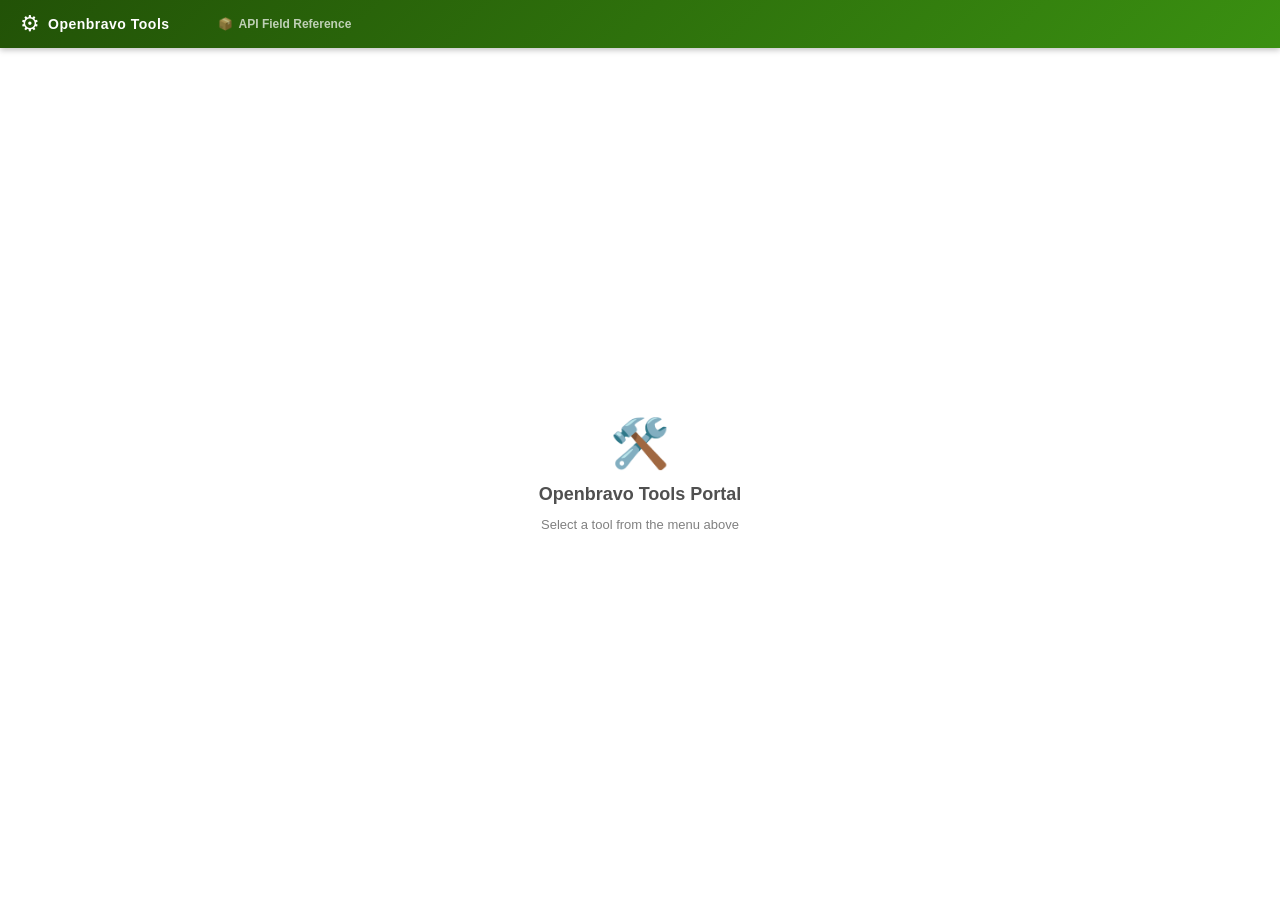
==== portal/index.html @ 2e319997 "Portal + API Field Reference" ====
<!DOCTYPE html>
<html lang="en">
<head>
  <meta charset="UTF-8">
  <meta name="viewport" content="width=device-width, initial-scale=1.0">
  <title>Openbravo Tools Portal</title>
  <link rel="stylesheet" href="css/styles.css">
</head>
<body>

  <header class="header">
    <a class="header-logo" id="home-link">
      <span class="logo-icon">⚙</span>
      <span class="logo-title">Openbravo Tools</span>
    </a>
    <nav class="nav" id="nav"></nav>
  </header>

  <main class="main">
    <div class="welcome" id="welcome">
      <span class="welcome-icon">🛠️</span>
      <h2>Openbravo Tools Portal</h2>
      <p>Select a tool from the menu above</p>
    </div>
    <iframe class="content-frame hidden" id="content-frame"></iframe>
  </main>

  <script src="js/projects.js"></script>
  <script src="js/app.js"></script>
</body>
</html>
---- portal/css/styles.css ----
:root {
  --ob-green-dark: #225207;
  --ob-green: #3A9011;
  --ob-green-light: #7BBF58;
  --ob-gray-dark: #505050;
  --ob-gray: #808080;
  --ob-gray-light: #E8E8E8;
  --ob-blue: #2985BA;
  --ob-text: #404040;
  --ob-white: #FFFFFF;
  --ob-font: Tahoma, Arial, Helvetica, sans-serif;
  --header-height: 48px;
}

* {
  margin: 0;
  padding: 0;
  box-sizing: border-box;
}

html, body {
  height: 100%;
  font-family: var(--ob-font);
  color: var(--ob-text);
  overflow: hidden;
}

/* Header */
.header {
  background: linear-gradient(135deg, var(--ob-green-dark), var(--ob-green));
  color: var(--ob-white);
  height: var(--header-height);
  display: flex;
  align-items: center;
  padding: 0 20px;
  gap: 32px;
  box-shadow: 0 2px 6px rgba(0, 0, 0, 0.25);
  position: relative;
  z-index: 10;
}

.header-logo {
  display: flex;
  align-items: center;
  gap: 8px;
  flex-shrink: 0;
  cursor: pointer;
  text-decoration: none;
  color: var(--ob-white);
}

.logo-icon {
  font-size: 22px;
}

.logo-title {
  font-size: 14px;
  font-weight: bold;
  letter-spacing: 0.5px;
}

/* Nav */
.nav {
  display: flex;
  align-items: center;
  gap: 4px;
  overflow-x: auto;
}

.nav-item {
  padding: 6px 16px;
  font-size: 12px;
  font-weight: bold;
  color: rgba(255, 255, 255, 0.7);
  cursor: pointer;
  border-radius: 4px;
  white-space: nowrap;
  transition: background 0.15s, color 0.15s;
  display: flex;
  align-items: center;
  gap: 6px;
}

.nav-item:hover {
  background: rgba(255, 255, 255, 0.15);
  color: var(--ob-white);
}

.nav-item.active {
  background: rgba(255, 255, 255, 0.25);
  color: var(--ob-white);
}

/* Main */
.main {
  height: calc(100% - var(--header-height));
  position: relative;
}

/* Welcome */
.welcome {
  display: flex;
  flex-direction: column;
  align-items: center;
  justify-content: center;
  height: 100%;
  color: var(--ob-gray);
  gap: 12px;
}

.welcome-icon {
  font-size: 48px;
}

.welcome h2 {
  font-size: 18px;
  color: var(--ob-gray-dark);
}

.welcome p {
  font-size: 13px;
}

/* Iframe */
.content-frame {
  width: 100%;
  height: 100%;
  border: none;
}

.hidden {
  display: none;
}
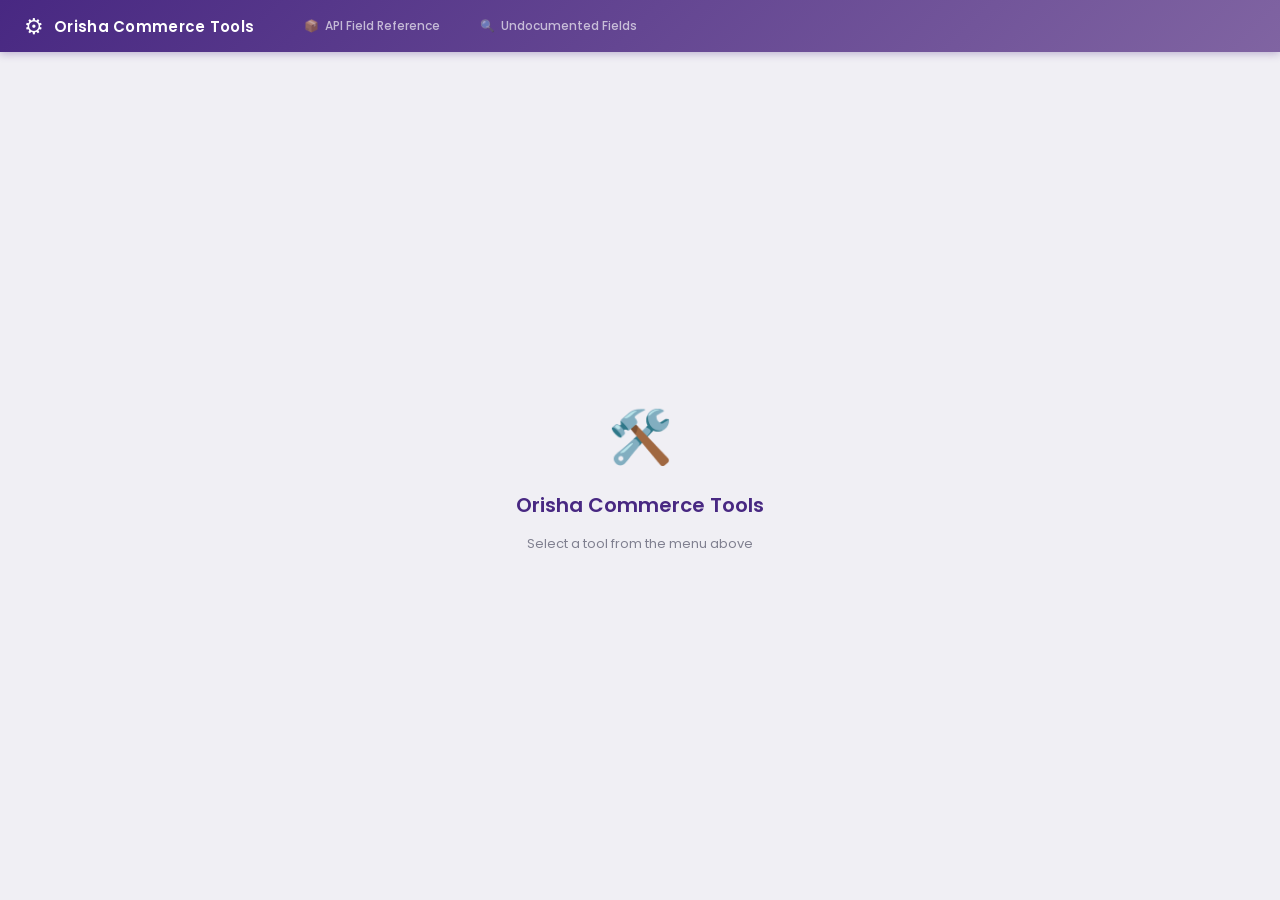
==== commit 0c4dd8c0: "Update .gitlab-ci.yml, styles.css, and 11 more files..." ====
--- a/portal/index.html
+++ b/portal/index.html
@@ -3,7 +3,7 @@
 <head>
   <meta charset="UTF-8">
   <meta name="viewport" content="width=device-width, initial-scale=1.0">
-  <title>Openbravo Tools Portal</title>
+  <title>Orisha Commerce Tools</title>
   <link rel="stylesheet" href="css/styles.css">
 </head>
 <body>
@@ -11,7 +11,7 @@
   <header class="header">
     <a class="header-logo" id="home-link">
       <span class="logo-icon">⚙</span>
-      <span class="logo-title">Openbravo Tools</span>
+      <span class="logo-title">Orisha Commerce Tools</span>
     </a>
     <nav class="nav" id="nav"></nav>
   </header>
@@ -19,7 +19,7 @@
   <main class="main">
     <div class="welcome" id="welcome">
       <span class="welcome-icon">🛠️</span>
-      <h2>Openbravo Tools Portal</h2>
+      <h2>Orisha Commerce Tools</h2>
       <p>Select a tool from the menu above</p>
     </div>
     <iframe class="content-frame hidden" id="content-frame"></iframe>
--- a/portal/css/styles.css
+++ b/portal/css/styles.css
@@ -1,15 +1,18 @@
+@import url('https://fonts.googleapis.com/css2?family=Poppins:wght@300;400;500;600;700&display=swap');
+
 :root {
-  --ob-green-dark: #225207;
-  --ob-green: #3A9011;
-  --ob-green-light: #7BBF58;
-  --ob-gray-dark: #505050;
-  --ob-gray: #808080;
-  --ob-gray-light: #E8E8E8;
-  --ob-blue: #2985BA;
-  --ob-text: #404040;
-  --ob-white: #FFFFFF;
-  --ob-font: Tahoma, Arial, Helvetica, sans-serif;
-  --header-height: 48px;
+  --oc-purple-dark: #482882;
+  --oc-purple: #6a3fa0;
+  --oc-purple-light: #8064A2;
+  --oc-orange: #ffbc00;
+  --oc-red: #e8005f;
+  --oc-gray-dark: #3a3a4a;
+  --oc-gray: #808090;
+  --oc-gray-light: #f0eff4;
+  --oc-text: #2e2e3e;
+  --oc-white: #FFFFFF;
+  --oc-font: 'Poppins', sans-serif;
+  --header-height: 52px;
 }
 
 * {
@@ -20,21 +23,21 @@
 
 html, body {
   height: 100%;
-  font-family: var(--ob-font);
-  color: var(--ob-text);
+  font-family: var(--oc-font);
+  color: var(--oc-text);
   overflow: hidden;
 }
 
 /* Header */
 .header {
-  background: linear-gradient(135deg, var(--ob-green-dark), var(--ob-green));
-  color: var(--ob-white);
+  background: linear-gradient(135deg, var(--oc-purple-dark), var(--oc-purple-light));
+  color: var(--oc-white);
   height: var(--header-height);
   display: flex;
   align-items: center;
-  padding: 0 20px;
+  padding: 0 24px;
   gap: 32px;
-  box-shadow: 0 2px 6px rgba(0, 0, 0, 0.25);
+  box-shadow: 0 2px 8px rgba(72, 40, 130, 0.3);
   position: relative;
   z-index: 10;
 }
@@ -42,11 +45,11 @@
 .header-logo {
   display: flex;
   align-items: center;
-  gap: 8px;
+  gap: 10px;
   flex-shrink: 0;
   cursor: pointer;
   text-decoration: none;
-  color: var(--ob-white);
+  color: var(--oc-white);
 }
 
 .logo-icon {
@@ -54,9 +57,9 @@
 }
 
 .logo-title {
-  font-size: 14px;
-  font-weight: bold;
-  letter-spacing: 0.5px;
+  font-size: 15px;
+  font-weight: 600;
+  letter-spacing: 0.3px;
 }
 
 /* Nav */
@@ -68,12 +71,12 @@
 }
 
 .nav-item {
-  padding: 6px 16px;
+  padding: 7px 18px;
   font-size: 12px;
-  font-weight: bold;
-  color: rgba(255, 255, 255, 0.7);
+  font-weight: 500;
+  color: rgba(255, 255, 255, 0.65);
   cursor: pointer;
-  border-radius: 4px;
+  border-radius: 5px;
   white-space: nowrap;
   transition: background 0.15s, color 0.15s;
   display: flex;
@@ -83,18 +86,19 @@
 
 .nav-item:hover {
   background: rgba(255, 255, 255, 0.15);
-  color: var(--ob-white);
+  color: var(--oc-white);
 }
 
 .nav-item.active {
   background: rgba(255, 255, 255, 0.25);
-  color: var(--ob-white);
+  color: var(--oc-white);
 }
 
 /* Main */
 .main {
   height: calc(100% - var(--header-height));
   position: relative;
+  background: var(--oc-gray-light);
 }
 
 /* Welcome */
@@ -104,21 +108,23 @@
   align-items: center;
   justify-content: center;
   height: 100%;
-  color: var(--ob-gray);
-  gap: 12px;
+  color: var(--oc-gray);
+  gap: 14px;
 }
 
 .welcome-icon {
-  font-size: 48px;
+  font-size: 52px;
 }
 
 .welcome h2 {
-  font-size: 18px;
-  color: var(--ob-gray-dark);
+  font-size: 20px;
+  font-weight: 600;
+  color: var(--oc-purple-dark);
 }
 
 .welcome p {
   font-size: 13px;
+  font-weight: 400;
 }
 
 /* Iframe */
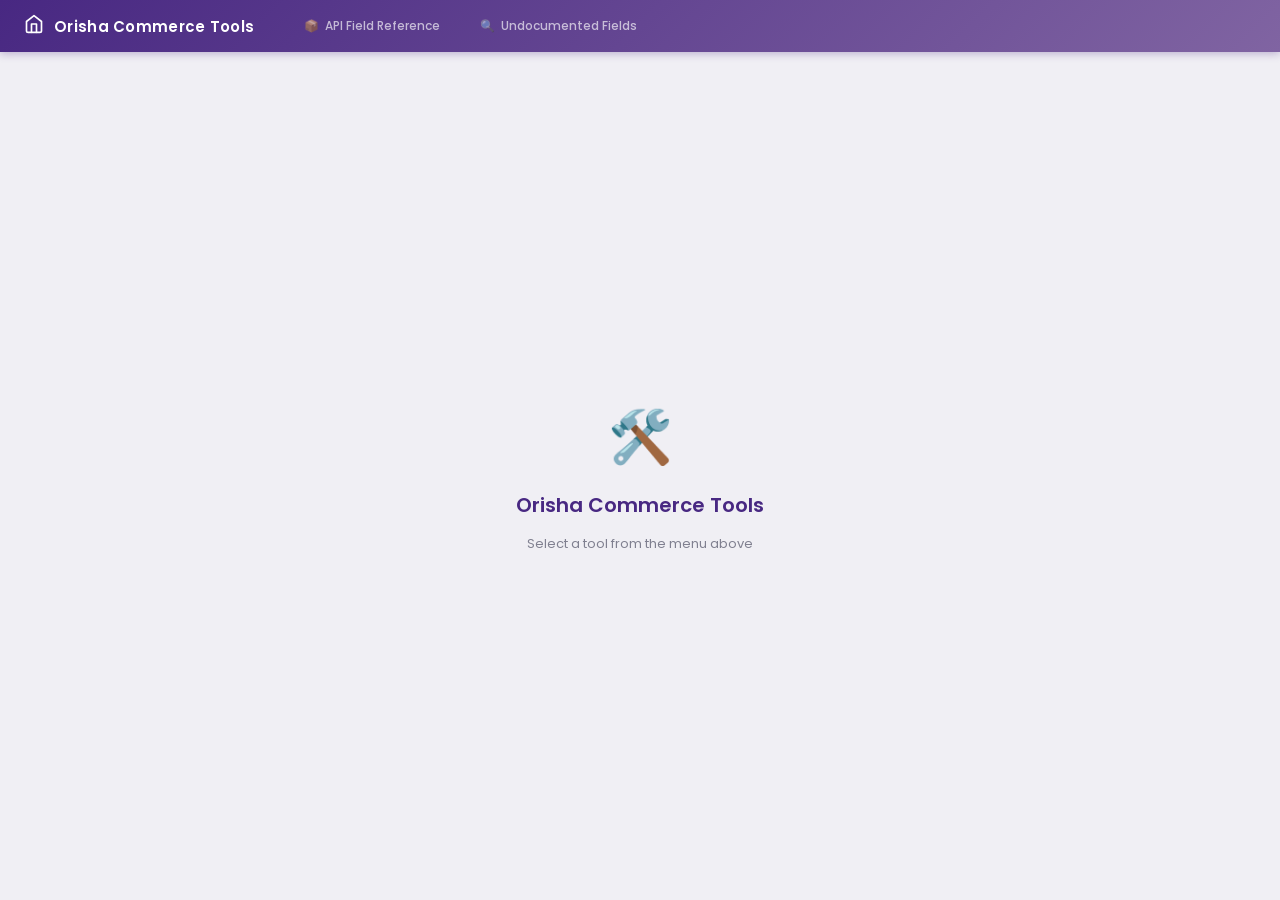
==== commit 610cd5d3: "Add GitHub Pages workflow" ====
--- a/portal/index.html
+++ b/portal/index.html
@@ -10,9 +10,10 @@
 
   <header class="header">
     <a class="header-logo" id="home-link">
-      <span class="logo-icon">⚙</span>
+      <span class="logo-icon"><svg width="20" height="20" viewBox="0 0 24 24" fill="none" stroke="white" stroke-width="2" stroke-linecap="round" stroke-linejoin="round"><path d="M3 9l9-7 9 7v11a2 2 0 0 1-2 2H5a2 2 0 0 1-2-2z"/><polyline points="9 22 9 12 15 12 15 22"/></svg></span>
       <span class="logo-title">Orisha Commerce Tools</span>
     </a>
+    <button class="menu-toggle" id="menu-toggle"><svg width="20" height="20" viewBox="0 0 24 24" fill="none" stroke="white" stroke-width="2" stroke-linecap="round"><line x1="3" y1="6" x2="21" y2="6"/><line x1="3" y1="12" x2="21" y2="12"/><line x1="3" y1="18" x2="21" y2="18"/></svg></button>
     <nav class="nav" id="nav"></nav>
   </header>
 
--- a/portal/css/styles.css
+++ b/portal/css/styles.css
@@ -137,3 +137,64 @@
 .hidden {
   display: none;
 }
+
+/* Menu toggle (hidden on desktop) */
+.menu-toggle {
+  display: none;
+  background: none;
+  border: none;
+  color: var(--oc-white);
+  font-size: 22px;
+  cursor: pointer;
+  padding: 4px 8px;
+  border-radius: 4px;
+  line-height: 1;
+}
+
+.menu-toggle:hover {
+  background: rgba(255, 255, 255, 0.15);
+}
+
+/* Mobile */
+@media (max-width: 640px) {
+  .header {
+    padding: 0 12px;
+    gap: 0;
+    justify-content: space-between;
+  }
+
+  .logo-title { display: none; }
+
+  .logo-icon { font-size: 26px; }
+
+  .menu-toggle { display: block; }
+
+  .nav {
+    display: none;
+    position: absolute;
+    top: var(--header-height);
+    right: 0;
+    left: 0;
+    background: var(--oc-purple-dark);
+    flex-direction: column;
+    padding: 8px 0;
+    box-shadow: 0 4px 12px rgba(72, 40, 130, 0.3);
+    z-index: 20;
+  }
+
+  .nav.open { display: flex; }
+
+  .nav-item {
+    padding: 12px 20px;
+    border-radius: 0;
+    font-size: 14px;
+  }
+
+  .nav-item:hover {
+    background: rgba(255, 255, 255, 0.1);
+  }
+
+  .nav-item.active {
+    background: rgba(255, 255, 255, 0.2);
+  }
+}
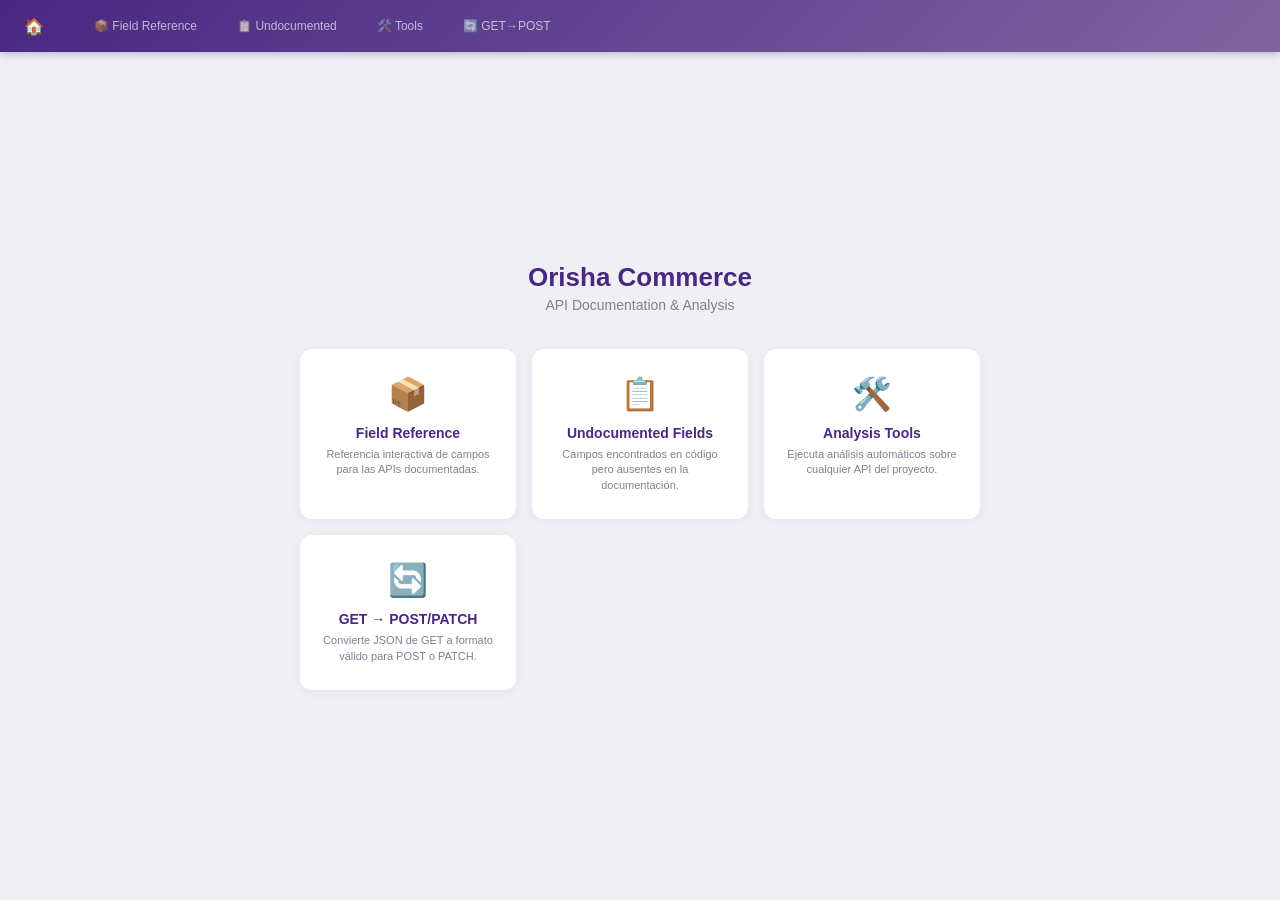
==== commit be793f21: "New tools, transform Get to Pos/Pacth, &, update code from OB" ====
--- a/portal/index.html
+++ b/portal/index.html
@@ -1,32 +1,132 @@
 <!DOCTYPE html>
-<html lang="en">
+<html lang="es">
 <head>
   <meta charset="UTF-8">
   <meta name="viewport" content="width=device-width, initial-scale=1.0">
-  <title>Orisha Commerce Tools</title>
+  <title>Orisha Commerce - API Tools</title>
   <link rel="stylesheet" href="css/styles.css">
 </head>
 <body>
-
   <header class="header">
-    <a class="header-logo" id="home-link">
-      <span class="logo-icon"><svg width="20" height="20" viewBox="0 0 24 24" fill="none" stroke="white" stroke-width="2" stroke-linecap="round" stroke-linejoin="round"><path d="M3 9l9-7 9 7v11a2 2 0 0 1-2 2H5a2 2 0 0 1-2-2z"/><polyline points="9 22 9 12 15 12 15 22"/></svg></span>
-      <span class="logo-title">Orisha Commerce Tools</span>
+    <a class="header-logo" href="#" id="nav-home">
+      <span class="logo-icon">🏠</span>
     </a>
-    <button class="menu-toggle" id="menu-toggle"><svg width="20" height="20" viewBox="0 0 24 24" fill="none" stroke="white" stroke-width="2" stroke-linecap="round"><line x1="3" y1="6" x2="21" y2="6"/><line x1="3" y1="12" x2="21" y2="12"/><line x1="3" y1="18" x2="21" y2="18"/></svg></button>
-    <nav class="nav" id="nav"></nav>
+    <nav class="nav" id="nav">
+      <a class="nav-item" href="../api-field-reference/public/index.html" data-nav="true">📦 Field Reference</a>
+      <a class="nav-item" href="../undocumented-fields/public/index.html" data-nav="true">📋 Undocumented</a>
+      <a class="nav-item" href="#" id="nav-tools">🛠️ Tools</a>
+      <a class="nav-item" href="../get-to-post-converter/public/index.html" data-nav="true">🔄 GET→POST</a>
+    </nav>
   </header>
 
   <main class="main">
-    <div class="welcome" id="welcome">
-      <span class="welcome-icon">🛠️</span>
-      <h2>Orisha Commerce Tools</h2>
-      <p>Select a tool from the menu above</p>
+    <!-- Home -->
+    <div class="page" id="page-home">
+      <div class="home">
+        <h1>Orisha Commerce</h1>
+        <p class="home-subtitle">API Documentation & Analysis</p>
+        <div class="home-cards">
+          <div class="home-card" data-goto="nav-field-ref">
+            <span class="home-card-icon">📦</span>
+            <h3>Field Reference</h3>
+            <p>Referencia interactiva de campos para las APIs documentadas.</p>
+          </div>
+          <div class="home-card" data-goto="nav-undoc">
+            <span class="home-card-icon">📋</span>
+            <h3>Undocumented Fields</h3>
+            <p>Campos encontrados en código pero ausentes en la documentación.</p>
+          </div>
+          <div class="home-card" data-goto="nav-tools">
+            <span class="home-card-icon">🛠️</span>
+            <h3>Analysis Tools</h3>
+            <p>Ejecuta análisis automáticos sobre cualquier API del proyecto.</p>
+          </div>
+          <div class="home-card" data-goto="nav-converter">
+            <span class="home-card-icon">🔄</span>
+            <h3>GET → POST/PATCH</h3>
+            <p>Convierte JSON de GET a formato válido para POST o PATCH.</p>
+          </div>
+        </div>
+      </div>
     </div>
-    <iframe class="content-frame hidden" id="content-frame"></iframe>
+
+    <!-- Tools dashboard -->
+    <div class="page hidden" id="page-tools">
+      <div class="dashboard">
+        <div class="dashboard-header">
+          <h1>🛠️ Analysis Tools</h1>
+          <p>Selecciona herramienta, categoría y API</p>
+        </div>
+
+        <section class="section">
+          <h2 class="section-title"><span class="step-num">1</span> Herramienta</h2>
+          <div class="tools-row">
+            <label class="tool-card">
+              <input type="radio" name="tool" value="undocumented" hidden>
+              <span class="tool-icon">🔍</span>
+              <div class="tool-info">
+                <h3>Undocumented Fields</h3>
+                <p>Campos en código ausentes en Swagger.</p>
+              </div>
+            </label>
+            <label class="tool-card">
+              <input type="radio" name="tool" value="description" hidden>
+              <span class="tool-icon">📝</span>
+              <div class="tool-info">
+                <h3>Description Analyzer</h3>
+                <p>Compara descripciones Swagger vs código.</p>
+              </div>
+            </label>
+          </div>
+        </section>
+
+        <section class="section">
+          <h2 class="section-title"><span class="step-num">2</span> API</h2>
+          <div class="selectors-row">
+            <div class="selector-group">
+              <label for="cat-select">Categoría</label>
+              <select id="cat-select">
+                <option value="">— Selecciona —</option>
+              </select>
+            </div>
+            <div class="selector-group grow">
+              <label for="api-select">API</label>
+              <select id="api-select" disabled>
+                <option value="">— Selecciona categoría —</option>
+              </select>
+            </div>
+          </div>
+          <div class="api-info hidden" id="api-info">
+            <div class="api-info-name" id="info-name"></div>
+            <div class="api-info-module" id="info-module"></div>
+            <div class="api-info-tags" id="info-tags"></div>
+          </div>
+        </section>
+
+        <section class="section">
+          <button class="btn-run" id="btn-run" disabled>▶ Ejecutar Análisis</button>
+        </section>
+
+        <section class="section hidden" id="results-section">
+          <div class="results-header" id="results-header"></div>
+          <div class="status" id="status">
+            <div class="spinner"></div>
+            <span id="status-text">Analizando...</span>
+          </div>
+          <div class="results hidden" id="results">
+            <div class="stats" id="stats"></div>
+            <button class="btn-download" id="btn-download">⬇ Descargar CSV</button>
+            <button class="btn-clear" id="btn-clear">✕ Limpiar</button>
+          </div>
+          <div class="error hidden" id="error"></div>
+        </section>
+      </div>
+    </div>
+
+    <!-- Iframe -->
+    <iframe class="content-frame hidden" id="content-frame" name="content-frame"></iframe>
   </main>
 
-  <script src="js/projects.js"></script>
   <script src="js/app.js"></script>
 </body>
 </html>
--- a/portal/css/styles.css
+++ b/portal/css/styles.css
@@ -1,32 +1,21 @@
-@import url('https://fonts.googleapis.com/css2?family=Poppins:wght@300;400;500;600;700&display=swap');
-
 :root {
   --oc-purple-dark: #482882;
   --oc-purple: #6a3fa0;
   --oc-purple-light: #8064A2;
   --oc-orange: #ffbc00;
   --oc-red: #e8005f;
+  --oc-green: #2e7d32;
   --oc-gray-dark: #3a3a4a;
   --oc-gray: #808090;
   --oc-gray-light: #f0eff4;
   --oc-text: #2e2e3e;
   --oc-white: #FFFFFF;
-  --oc-font: 'Poppins', sans-serif;
+  --oc-font: -apple-system, BlinkMacSystemFont, 'Segoe UI', Roboto, sans-serif;
   --header-height: 52px;
 }
 
-* {
-  margin: 0;
-  padding: 0;
-  box-sizing: border-box;
-}
-
-html, body {
-  height: 100%;
-  font-family: var(--oc-font);
-  color: var(--oc-text);
-  overflow: hidden;
-}
+* { margin: 0; padding: 0; box-sizing: border-box; }
+html, body { height: 100%; font-family: var(--oc-font); color: var(--oc-text); overflow: hidden; }
 
 /* Header */
 .header {
@@ -52,24 +41,11 @@
   color: var(--oc-white);
 }
 
-.logo-icon {
-  font-size: 22px;
-}
-
-.logo-title {
-  font-size: 15px;
-  font-weight: 600;
-  letter-spacing: 0.3px;
-}
-
-/* Nav */
-.nav {
-  display: flex;
-  align-items: center;
-  gap: 4px;
-  overflow-x: auto;
-}
-
+.logo-title { font-size: 15px; font-weight: 600; }
+
+.nav { display: flex; align-items: center; gap: 4px; overflow-x: auto; }
+
+a.nav-item,
 .nav-item {
   padding: 7px 18px;
   font-size: 12px;
@@ -82,17 +58,11 @@
   display: flex;
   align-items: center;
   gap: 6px;
-}
-
-.nav-item:hover {
-  background: rgba(255, 255, 255, 0.15);
-  color: var(--oc-white);
-}
-
-.nav-item.active {
-  background: rgba(255, 255, 255, 0.25);
-  color: var(--oc-white);
-}
+  text-decoration: none;
+}
+
+.nav-item:hover { background: rgba(255, 255, 255, 0.15); color: var(--oc-white); }
+.nav-item.active { background: rgba(255, 255, 255, 0.25); color: var(--oc-white); }
 
 /* Main */
 .main {
@@ -101,100 +71,353 @@
   background: var(--oc-gray-light);
 }
 
-/* Welcome */
-.welcome {
+/* Pages */
+.page {
+  height: 100%;
+  overflow-y: auto;
+}
+
+/* Home */
+.home {
   display: flex;
   flex-direction: column;
   align-items: center;
   justify-content: center;
+  min-height: 100%;
+  padding: 40px 32px;
+}
+
+.home h1 {
+  font-size: 26px;
+  font-weight: 700;
+  color: var(--oc-purple-dark);
+}
+
+.home-subtitle {
+  font-size: 14px;
+  color: var(--oc-gray);
+  margin-top: 4px;
+  margin-bottom: 36px;
+}
+
+.home-cards {
+  display: grid;
+  grid-template-columns: repeat(auto-fit, minmax(200px, 1fr));
+  gap: 16px;
+  max-width: 680px;
+  width: 100%;
+}
+
+.home-card {
+  background: var(--oc-white);
+  border-radius: 12px;
+  padding: 24px 20px;
+  text-align: center;
+  box-shadow: 0 2px 12px rgba(72, 40, 130, 0.06);
+  cursor: pointer;
+  transition: transform 0.12s, box-shadow 0.12s;
+  border: 2px solid transparent;
+}
+
+.home-card:hover {
+  transform: translateY(-2px);
+  box-shadow: 0 6px 20px rgba(72, 40, 130, 0.12);
+  border-color: var(--oc-purple-light);
+}
+
+.home-card-icon { font-size: 32px; display: block; margin-bottom: 12px; }
+.home-card h3 { font-size: 14px; color: var(--oc-purple-dark); margin-bottom: 6px; }
+.home-card p { font-size: 11px; color: var(--oc-gray); line-height: 1.4; }
+
+/* Dashboard */
+.dashboard {
   height: 100%;
-  color: var(--oc-gray);
-  gap: 14px;
-}
-
-.welcome-icon {
-  font-size: 52px;
-}
-
-.welcome h2 {
-  font-size: 20px;
+  overflow-y: auto;
+  padding: 32px;
+  max-width: 680px;
+  margin: 0 auto;
+}
+
+.dashboard-header { text-align: center; margin-bottom: 32px; }
+.dashboard-header h1 { font-size: 22px; color: var(--oc-purple-dark); }
+.dashboard-header p { font-size: 13px; color: var(--oc-gray); margin-top: 4px; }
+
+/* Sections */
+.section { margin-bottom: 24px; }
+
+.section-title {
+  font-size: 13px;
   font-weight: 600;
   color: var(--oc-purple-dark);
-}
-
-.welcome p {
+  margin-bottom: 10px;
+  display: flex;
+  align-items: center;
+  gap: 8px;
+}
+
+.step-num {
+  display: inline-flex;
+  align-items: center;
+  justify-content: center;
+  width: 22px;
+  height: 22px;
+  border-radius: 50%;
+  background: var(--oc-purple);
+  color: var(--oc-white);
+  font-size: 11px;
+  font-weight: 700;
+}
+
+/* Tools row */
+.tools-row {
+  display: grid;
+  grid-template-columns: repeat(auto-fit, minmax(260px, 1fr));
+  gap: 10px;
+}
+
+.tool-card {
+  display: flex;
+  align-items: center;
+  gap: 12px;
+  background: var(--oc-white);
+  border-radius: 10px;
+  padding: 14px 18px;
+  box-shadow: 0 2px 8px rgba(72, 40, 130, 0.06);
+  cursor: pointer;
+  transition: transform 0.12s, box-shadow 0.12s, border-color 0.12s;
+  border: 2px solid transparent;
+}
+
+.tool-card:hover {
+  transform: translateY(-1px);
+  box-shadow: 0 4px 14px rgba(72, 40, 130, 0.1);
+}
+
+.tool-card.selected {
+  border-color: var(--oc-purple);
+  box-shadow: 0 4px 14px rgba(72, 40, 130, 0.15);
+}
+
+.tool-icon { font-size: 24px; }
+.tool-info h3 { font-size: 13px; color: var(--oc-purple-dark); }
+.tool-info p { font-size: 11px; color: var(--oc-gray); margin-top: 2px; }
+
+/* Selectors */
+.selectors-row {
+  display: flex;
+  gap: 12px;
+  align-items: flex-end;
+}
+
+.selector-group { display: flex; flex-direction: column; gap: 4px; }
+.selector-group.grow { flex: 1; }
+
+.selector-group label {
+  font-size: 11px;
+  font-weight: 500;
+  color: var(--oc-gray);
+}
+
+.selector-group select {
+  padding: 9px 12px;
+  border: 1px solid #ddd;
+  border-radius: 7px;
+  font-family: var(--oc-font);
+  font-size: 12px;
+  background: var(--oc-white);
+  outline: none;
+  transition: border-color 0.15s;
+  min-width: 180px;
+}
+
+.selector-group select:focus { border-color: var(--oc-purple-light); }
+.selector-group select:disabled { opacity: 0.5; }
+
+/* API Info */
+.api-info {
+  margin-top: 12px;
+  background: var(--oc-white);
+  border-radius: 8px;
+  padding: 14px 18px;
+  border-left: 3px solid var(--oc-purple);
+}
+
+.api-info-name {
+  font-size: 14px;
+  font-weight: 600;
+  color: var(--oc-purple-dark);
+}
+
+.api-info-module {
+  font-size: 11px;
+  color: var(--oc-gray);
+  margin-top: 3px;
+}
+
+.api-info-tags {
+  margin-top: 8px;
+  display: flex;
+  gap: 6px;
+  flex-wrap: wrap;
+}
+
+/* Tags */
+.tag {
+  font-size: 10px;
+  padding: 3px 8px;
+  border-radius: 4px;
+  font-weight: 500;
+}
+.tag-schema { background: #e8f5e9; color: var(--oc-green); }
+.tag-js { background: #fff3e0; color: #e65100; }
+.tag-nojss { background: #fce4ec; color: var(--oc-red); }
+
+/* Run button */
+.btn-run {
+  width: 100%;
+  padding: 12px;
+  border: none;
+  border-radius: 8px;
+  background: var(--oc-purple);
+  color: var(--oc-white);
+  font-family: var(--oc-font);
+  font-size: 14px;
+  font-weight: 600;
+  cursor: pointer;
+  transition: opacity 0.15s, transform 0.1s;
+}
+
+.btn-run:hover:not(:disabled) { opacity: 0.9; transform: scale(1.01); }
+.btn-run:disabled { opacity: 0.35; cursor: not-allowed; }
+
+/* Results inline */
+.results-header {
   font-size: 13px;
-  font-weight: 400;
+  font-weight: 600;
+  color: var(--oc-purple-dark);
+  margin-bottom: 12px;
+}
+
+.status {
+  display: flex;
+  align-items: center;
+  gap: 10px;
+  padding: 14px;
+  background: var(--oc-white);
+  border-radius: 8px;
+  font-size: 12px;
+}
+
+.spinner {
+  width: 16px;
+  height: 16px;
+  border: 2px solid var(--oc-gray-light);
+  border-top-color: var(--oc-purple);
+  border-radius: 50%;
+  animation: spin 0.6s linear infinite;
+}
+
+@keyframes spin { to { transform: rotate(360deg); } }
+
+.results { margin-top: 12px; }
+
+.stats {
+  display: grid;
+  grid-template-columns: repeat(auto-fit, minmax(80px, 1fr));
+  gap: 8px;
+  margin-bottom: 14px;
+}
+
+.stat-card {
+  background: var(--oc-white);
+  border-radius: 8px;
+  padding: 12px 8px;
+  text-align: center;
+  box-shadow: 0 1px 4px rgba(0,0,0,0.05);
+}
+
+.stat-card .number { font-size: 20px; font-weight: 700; color: var(--oc-purple); }
+.stat-card .label { font-size: 9px; color: var(--oc-gray); }
+.stat-card.highlight .number { color: var(--oc-red); }
+.stat-card.green .number { color: var(--oc-green); }
+.stat-card.red .number { color: var(--oc-red); }
+.stat-card.orange .number { color: #e65100; }
+.stat-card.purple .number { color: var(--oc-purple-light); }
+
+.btn-download {
+  width: 100%;
+  padding: 10px;
+  border: none;
+  border-radius: 6px;
+  background: var(--oc-orange);
+  color: var(--oc-purple-dark);
+  font-family: var(--oc-font);
+  font-size: 12px;
+  font-weight: 700;
+  cursor: pointer;
+}
+
+.btn-download:hover { opacity: 0.85; }
+
+.btn-clear {
+  width: 100%;
+  padding: 10px;
+  border: 1px solid #ddd;
+  border-radius: 6px;
+  background: var(--oc-white);
+  color: var(--oc-gray-dark);
+  font-family: var(--oc-font);
+  font-size: 12px;
+  font-weight: 600;
+  cursor: pointer;
+  margin-top: 8px;
+}
+
+.btn-clear:hover { background: var(--oc-gray-light); }
+
+.error {
+  padding: 12px;
+  background: #fce4ec;
+  border-radius: 8px;
+  font-size: 12px;
+  color: var(--oc-red);
 }
 
 /* Iframe */
-.content-frame {
-  width: 100%;
-  height: 100%;
-  border: none;
-}
-
-.hidden {
-  display: none;
-}
-
-/* Menu toggle (hidden on desktop) */
+.content-frame { width: 100%; height: 100%; border: none; }
+.hidden { display: none !important; }
+
+/* Menu toggle */
 .menu-toggle {
   display: none;
   background: none;
   border: none;
   color: var(--oc-white);
-  font-size: 22px;
   cursor: pointer;
   padding: 4px 8px;
   border-radius: 4px;
-  line-height: 1;
-}
-
-.menu-toggle:hover {
-  background: rgba(255, 255, 255, 0.15);
-}
+}
+.menu-toggle:hover { background: rgba(255, 255, 255, 0.15); }
 
 /* Mobile */
 @media (max-width: 640px) {
-  .header {
-    padding: 0 12px;
-    gap: 0;
-    justify-content: space-between;
-  }
-
+  .header { padding: 0 12px; gap: 0; justify-content: space-between; }
   .logo-title { display: none; }
-
-  .logo-icon { font-size: 26px; }
-
   .menu-toggle { display: block; }
-
   .nav {
     display: none;
     position: absolute;
     top: var(--header-height);
-    right: 0;
-    left: 0;
+    right: 0; left: 0;
     background: var(--oc-purple-dark);
     flex-direction: column;
     padding: 8px 0;
     box-shadow: 0 4px 12px rgba(72, 40, 130, 0.3);
     z-index: 20;
   }
-
   .nav.open { display: flex; }
-
-  .nav-item {
-    padding: 12px 20px;
-    border-radius: 0;
-    font-size: 14px;
-  }
-
-  .nav-item:hover {
-    background: rgba(255, 255, 255, 0.1);
-  }
-
-  .nav-item.active {
-    background: rgba(255, 255, 255, 0.2);
-  }
-}
+  .dashboard { padding: 20px 16px; }
+  .tools-row { grid-template-columns: 1fr; }
+  .selectors-row { flex-direction: column; }
+  .selector-group select { min-width: unset; width: 100%; }
+}
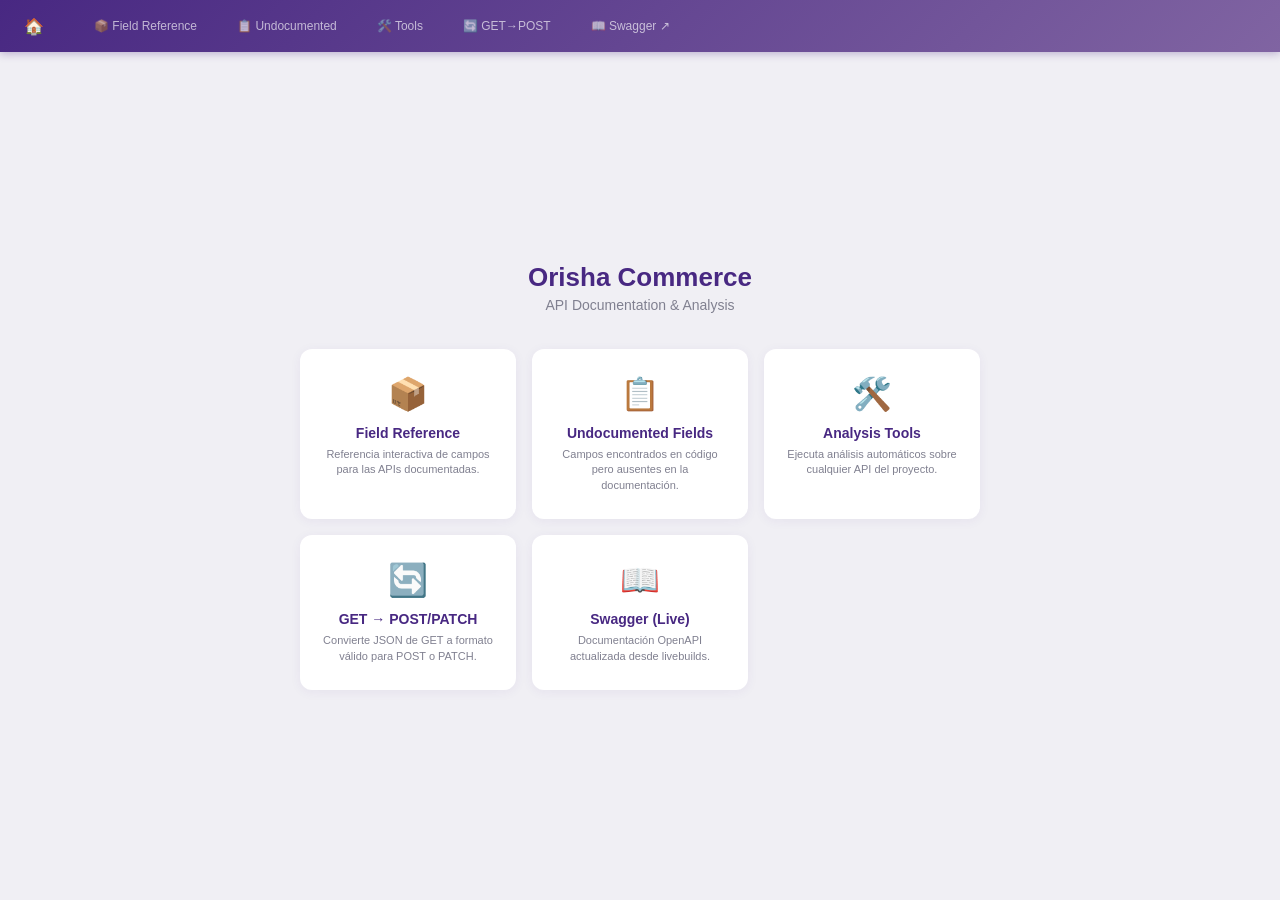
==== commit fad909e3: "Update pages.yml, styles.css, and 5 more files..." ====
--- a/portal/index.html
+++ b/portal/index.html
@@ -16,6 +16,7 @@
       <a class="nav-item" href="../undocumented-fields/public/index.html" data-nav="true">📋 Undocumented</a>
       <a class="nav-item" href="#" id="nav-tools">🛠️ Tools</a>
       <a class="nav-item" href="../get-to-post-converter/public/index.html" data-nav="true">🔄 GET→POST</a>
+      <a class="nav-item" href="https://livebuilds.openbravo.com/context/retail_pos2_modules_pgsql/api" target="_blank">📖 Swagger ↗</a>
     </nav>
   </header>
 
@@ -46,6 +47,11 @@
             <h3>GET → POST/PATCH</h3>
             <p>Convierte JSON de GET a formato válido para POST o PATCH.</p>
           </div>
+          <a class="home-card" href="https://livebuilds.openbravo.com/context/retail_pos2_modules_pgsql/api" target="_blank">
+            <span class="home-card-icon">📖</span>
+            <h3>Swagger (Live)</h3>
+            <p>Documentación OpenAPI actualizada desde livebuilds.</p>
+          </a>
         </div>
       </div>
     </div>
@@ -127,6 +133,7 @@
     <iframe class="content-frame hidden" id="content-frame" name="content-frame"></iframe>
   </main>
 
+  <script src="js/api-data.js"></script>
   <script src="js/app.js"></script>
 </body>
 </html>
--- a/portal/css/styles.css
+++ b/portal/css/styles.css
@@ -117,6 +117,8 @@
   cursor: pointer;
   transition: transform 0.12s, box-shadow 0.12s;
   border: 2px solid transparent;
+  text-decoration: none;
+  color: var(--oc-text);
 }
 
 .home-card:hover {
@@ -271,6 +273,8 @@
 .tag-schema { background: #e8f5e9; color: var(--oc-green); }
 .tag-js { background: #fff3e0; color: #e65100; }
 .tag-nojss { background: #fce4ec; color: var(--oc-red); }
+.tag-swagger { background: #e3f2fd; color: #1565c0; text-decoration: none; cursor: pointer; }
+.tag-swagger:hover { background: #bbdefb; }
 
 /* Run button */
 .btn-run {
